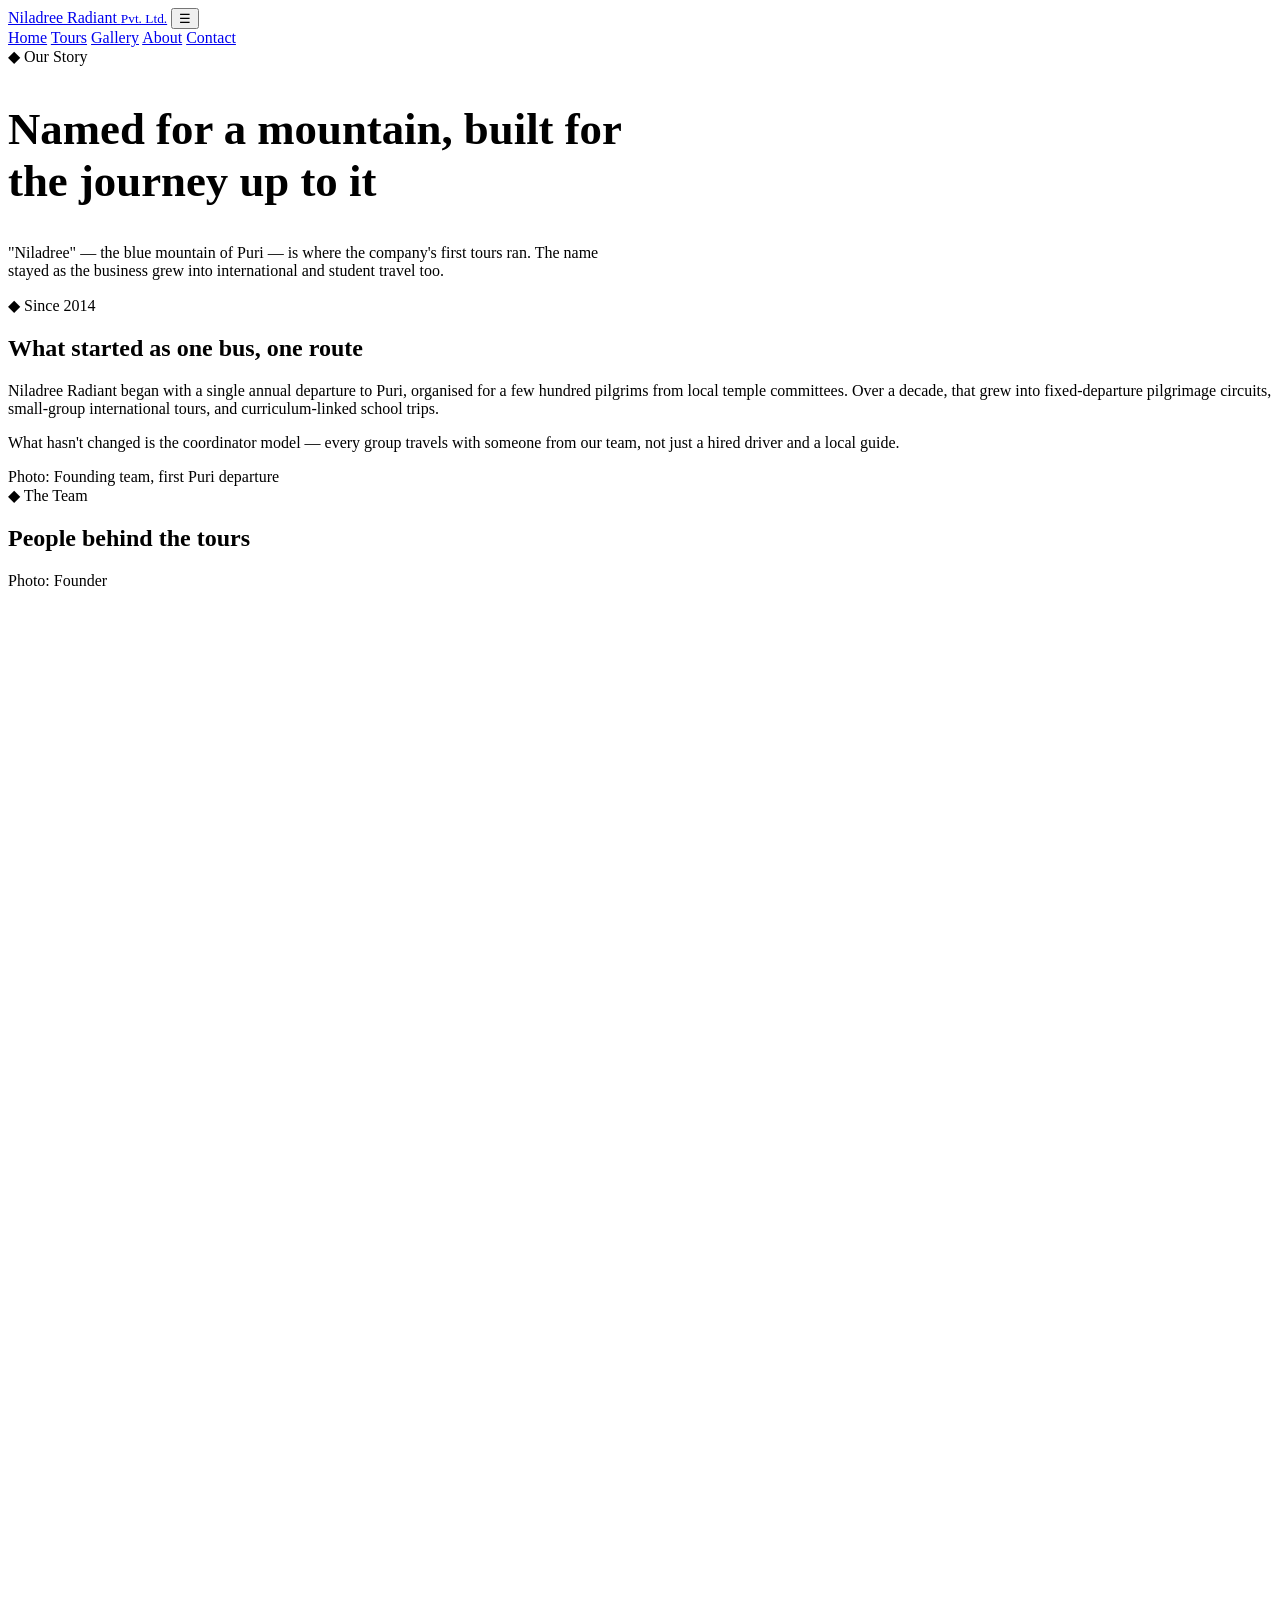
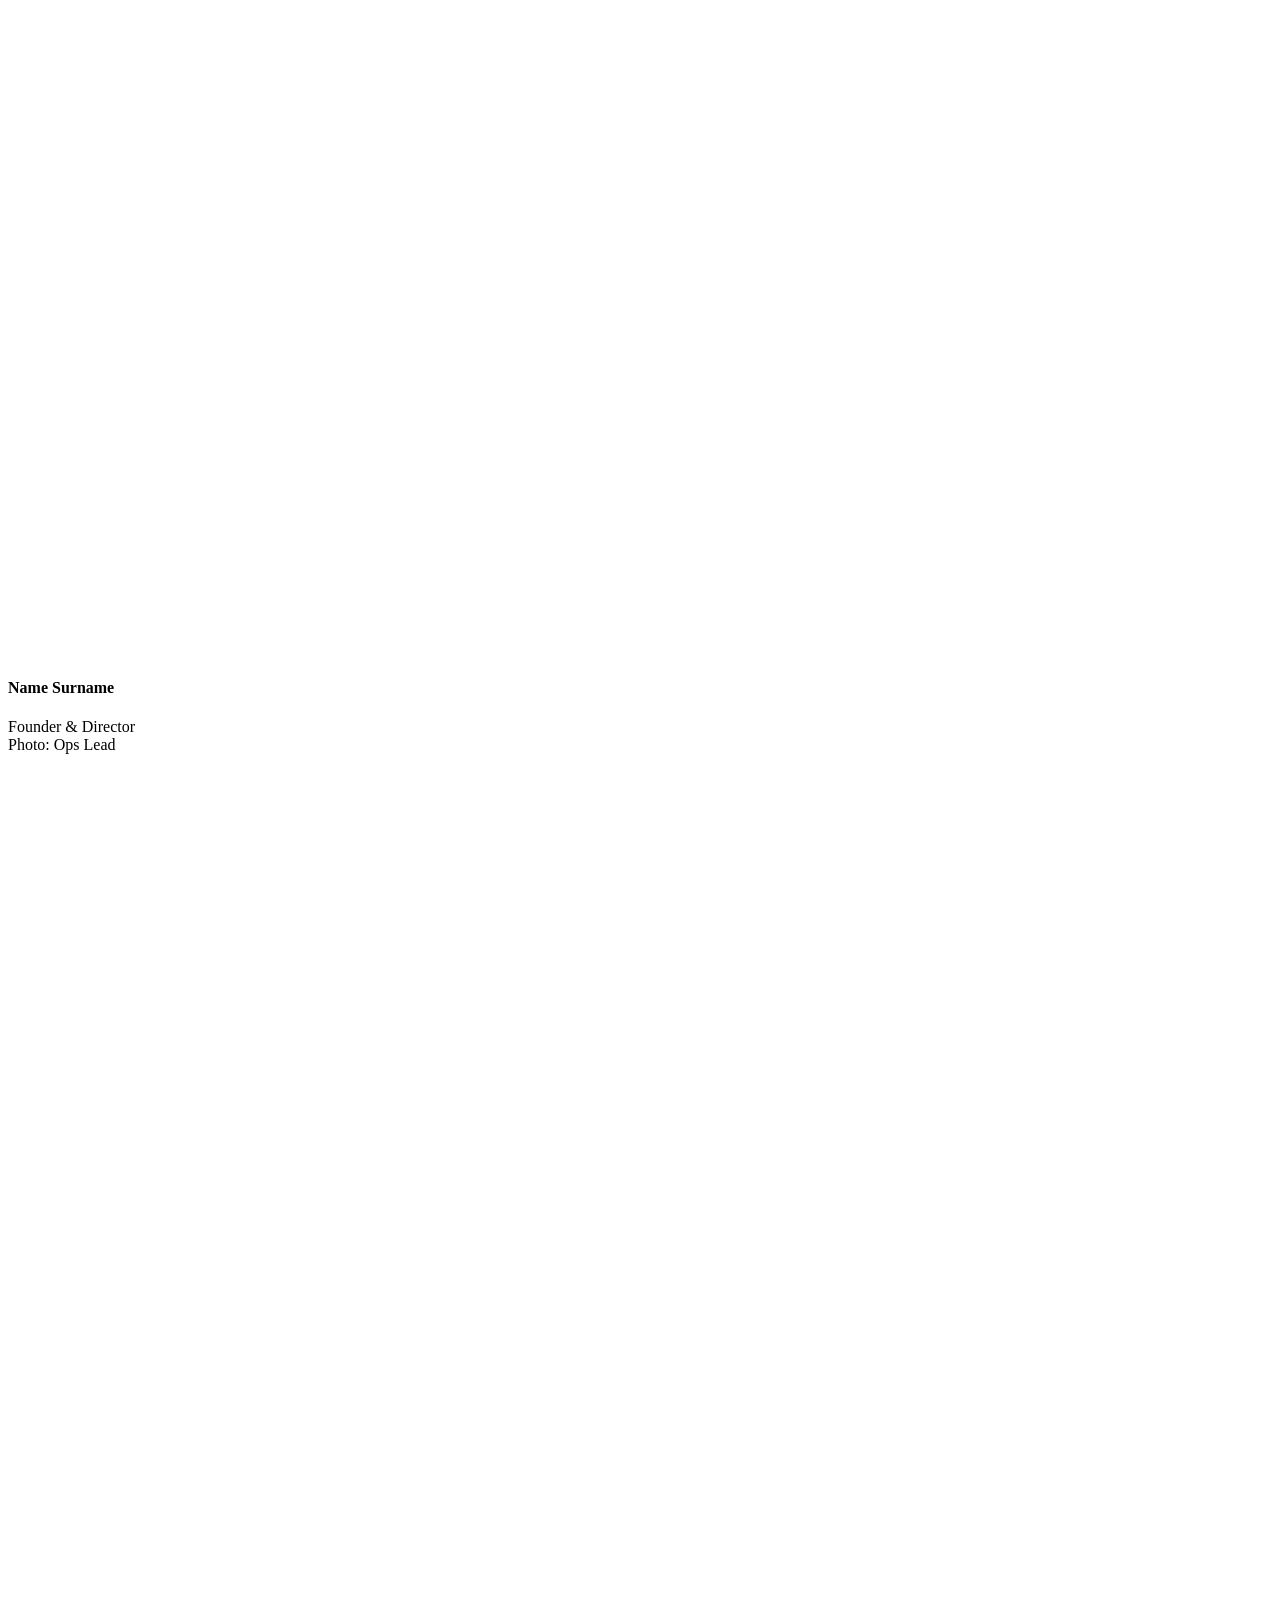
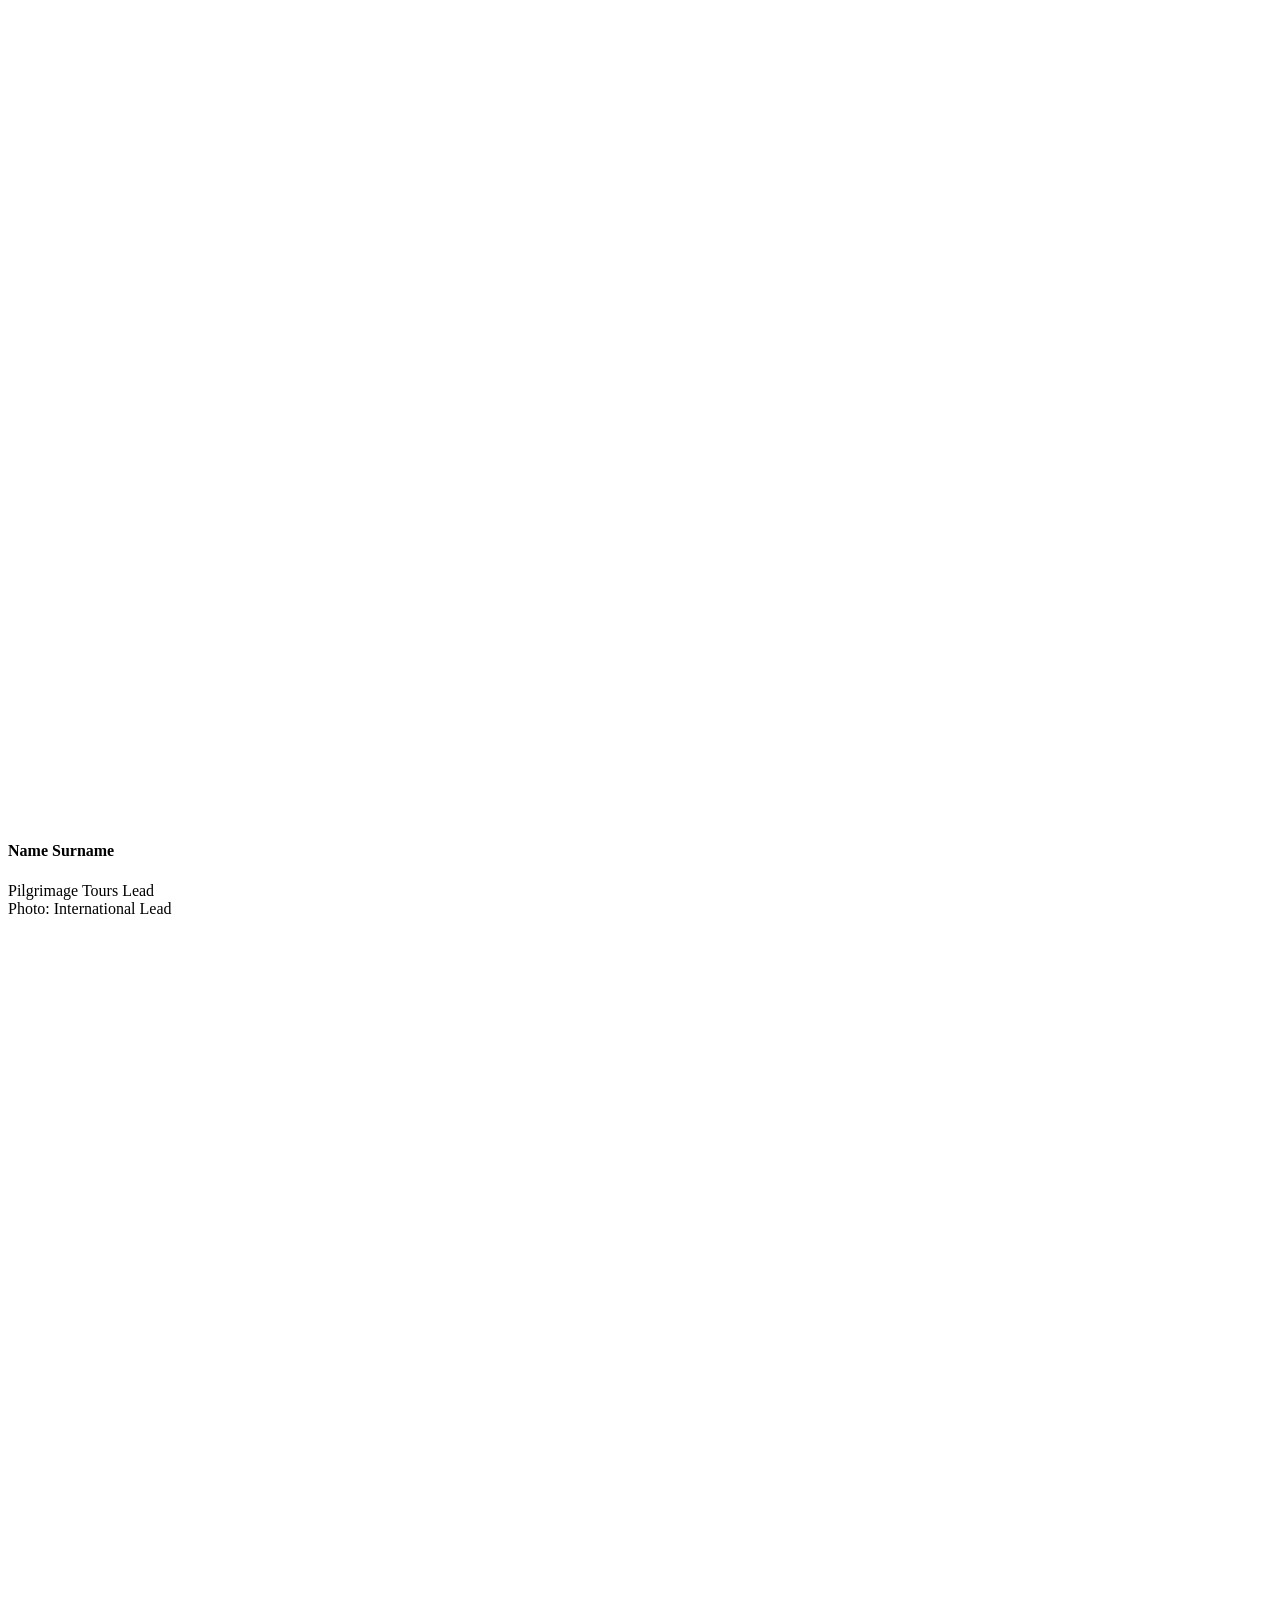
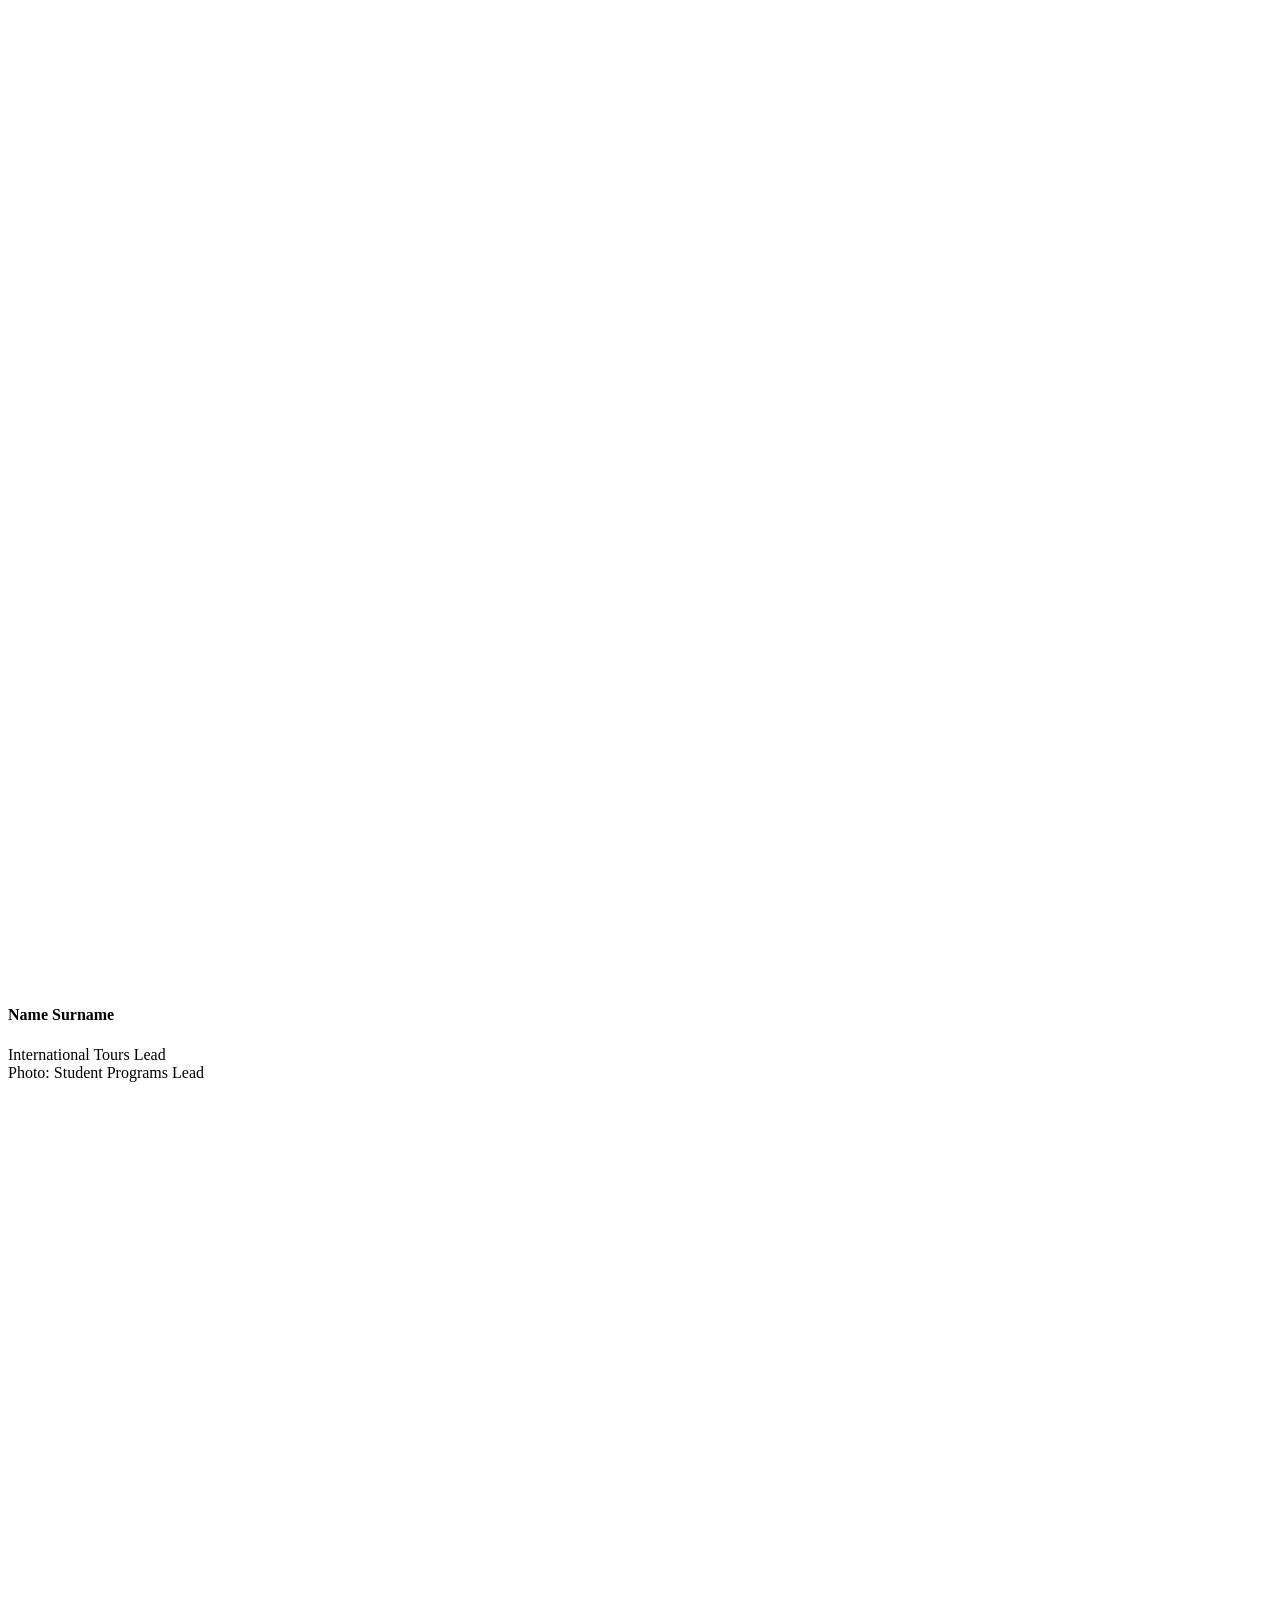
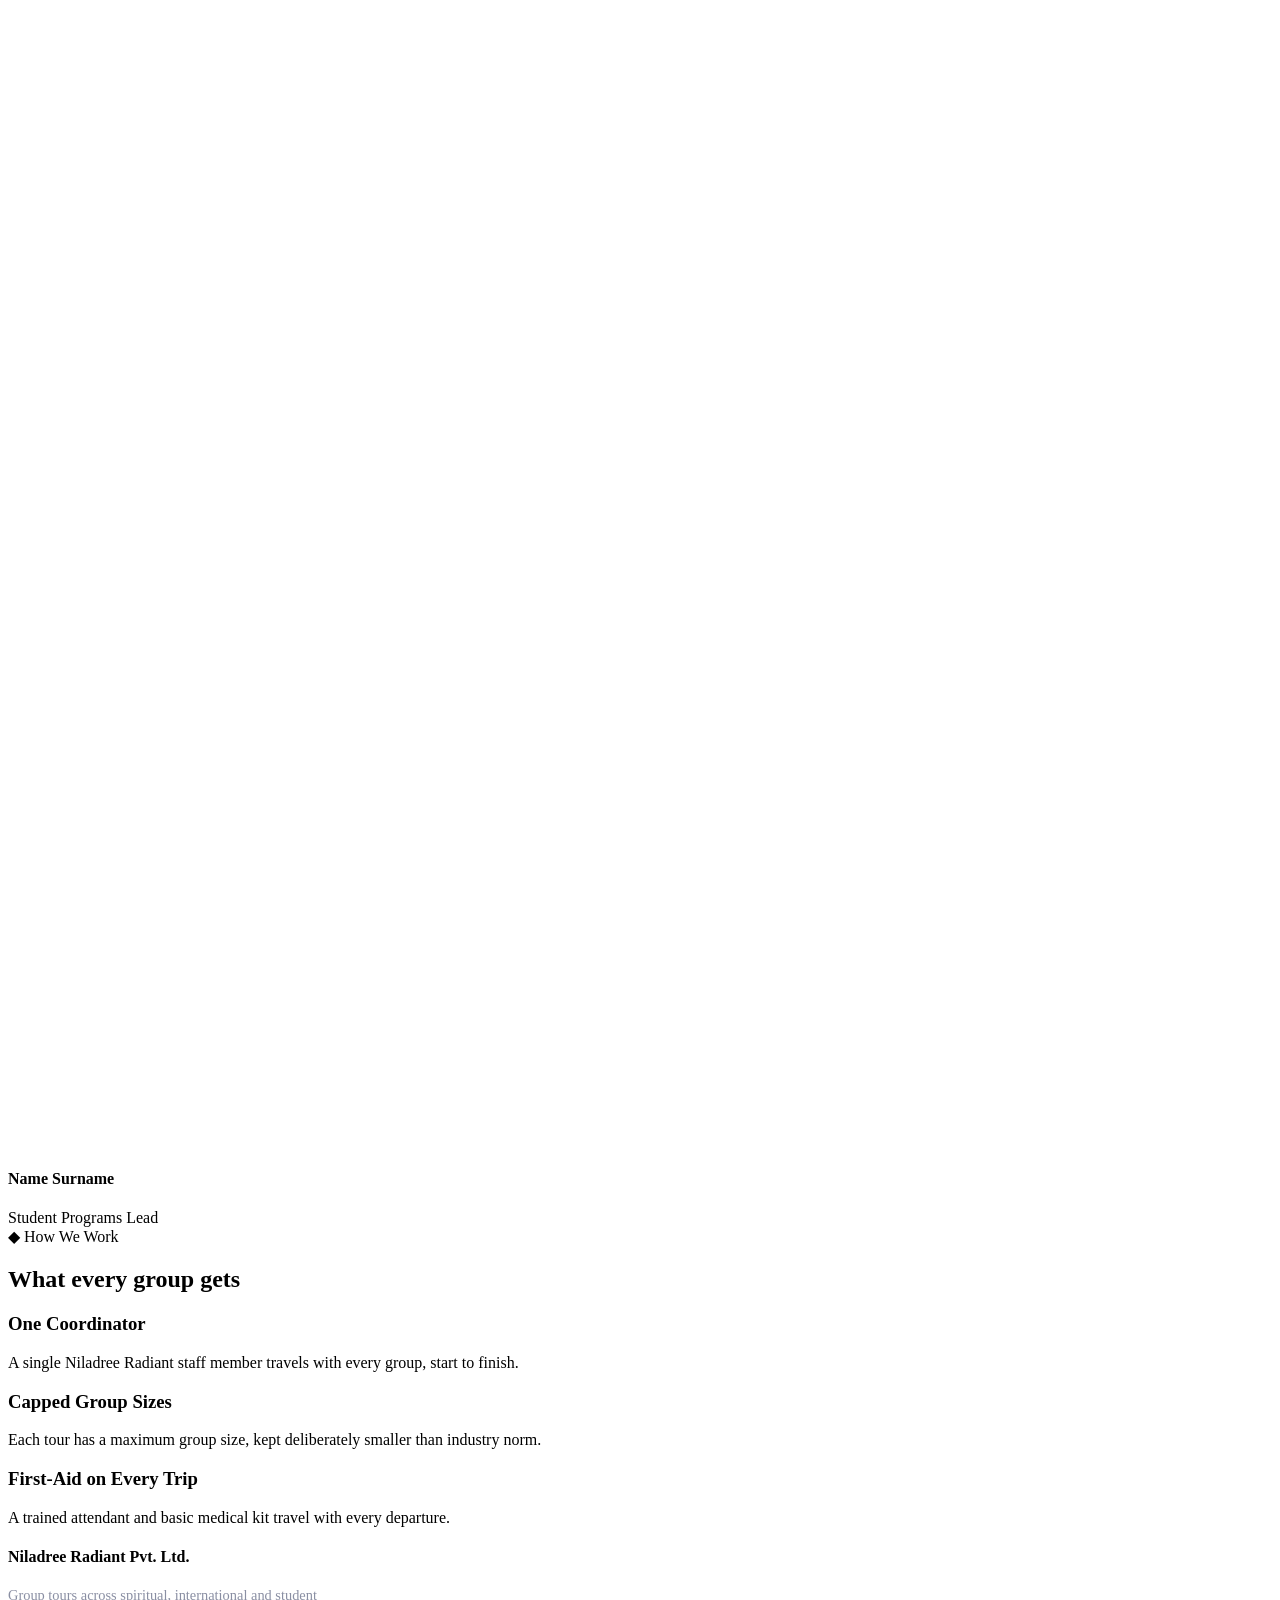
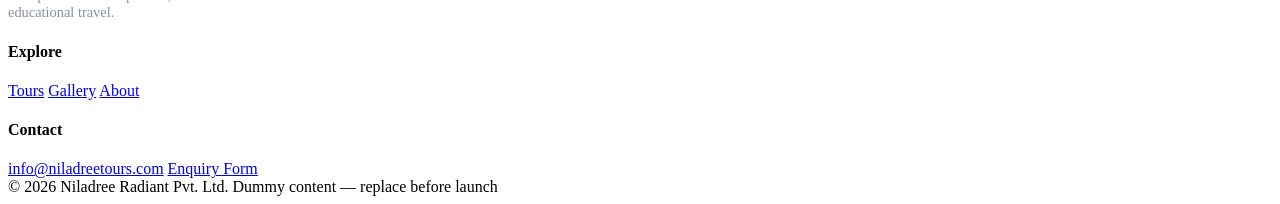
==== about.html @ 83892bda "Add files via upload" ====
<!DOCTYPE html>
<html lang="en">
<head>
<meta charset="UTF-8">
<meta name="viewport" content="width=device-width, initial-scale=1.0">
<title>About — Niladree Radiant</title>
<link rel="stylesheet" href="css/styles.css">
</head>
<body>

<header class="site-header">
  <div class="nav-inner">
    <a class="brand" href="index.html">Niladree Radiant <small>Pvt. Ltd.</small></a>
    <button class="nav-toggle" aria-label="Toggle menu">☰</button>
    <nav class="main-nav">
      <a href="index.html">Home</a>
      <a href="tours.html">Tours</a>
      <a href="gallery.html">Gallery</a>
      <a href="about.html" class="active">About</a>
      <a href="contact.html">Contact</a>
    </nav>
  </div>
</header>

<section style="padding-bottom:0;">
  <div class="container">
    <span class="eyebrow">◆ Our Story</span>
    <h1 style="font-size:clamp(2rem,4vw,2.8rem); max-width:680px;">Named for a mountain, built for the journey up to it</h1>
    <p style="max-width:600px;">"Niladree" — the blue mountain of Puri — is where the company's first tours ran. The name stayed as the business grew into international and student travel too.</p>
  </div>
</section>

<section>
  <div class="container two-col">
    <div>
      <span class="eyebrow">◆ Since 2014</span>
      <h2>What started as one bus, one route</h2>
      <p>Niladree Radiant began with a single annual departure to Puri, organised for a few hundred pilgrims from local temple committees. Over a decade, that grew into fixed-departure pilgrimage circuits, small-group international tours, and curriculum-linked school trips.</p>
      <p>What hasn't changed is the coordinator model — every group travels with someone from our team, not just a hired driver and a local guide.</p>
    </div>
    <div>
      <div class="ph-image tag-mixed" style="border-radius:2px;"><span>Photo: Founding team, first Puri departure</span></div>
    </div>
  </div>
</section>

<section class="bg-sand-deep">
  <div class="container">
    <div class="section-head left">
      <span class="eyebrow">◆ The Team</span>
      <h2>People behind the tours</h2>
    </div>
    <div class="team-grid">
      <div class="team-card">
        <div class="ph-image tag-mixed" style="aspect-ratio:3/4;"><span>Photo: Founder</span></div>
        <h4>Name Surname</h4>
        <div class="team-role">Founder & Director</div>
      </div>
      <div class="team-card">
        <div class="ph-image tag-spiritual" style="aspect-ratio:3/4;"><span>Photo: Ops Lead</span></div>
        <h4>Name Surname</h4>
        <div class="team-role">Pilgrimage Tours Lead</div>
      </div>
      <div class="team-card">
        <div class="ph-image tag-international" style="aspect-ratio:3/4;"><span>Photo: International Lead</span></div>
        <h4>Name Surname</h4>
        <div class="team-role">International Tours Lead</div>
      </div>
      <div class="team-card">
        <div class="ph-image tag-student" style="aspect-ratio:3/4;"><span>Photo: Student Programs Lead</span></div>
        <h4>Name Surname</h4>
        <div class="team-role">Student Programs Lead</div>
      </div>
    </div>
  </div>
</section>

<section>
  <div class="container">
    <div class="section-head">
      <span class="eyebrow">◆ How We Work</span>
      <h2>What every group gets</h2>
    </div>
    <div class="grid-3">
      <div class="card">
        <div class="card-body">
          <h3>One Coordinator</h3>
          <p>A single Niladree Radiant staff member travels with every group, start to finish.</p>
        </div>
      </div>
      <div class="card">
        <div class="card-body">
          <h3>Capped Group Sizes</h3>
          <p>Each tour has a maximum group size, kept deliberately smaller than industry norm.</p>
        </div>
      </div>
      <div class="card">
        <div class="card-body">
          <h3>First-Aid on Every Trip</h3>
          <p>A trained attendant and basic medical kit travel with every departure.</p>
        </div>
      </div>
    </div>
  </div>
</section>

<footer class="site-footer">
  <div class="container">
    <div class="footer-grid">
      <div>
        <h4>Niladree Radiant Pvt. Ltd.</h4>
        <p style="color:#8A8FA3; font-size:0.9rem; max-width:320px;">Group tours across spiritual, international and student educational travel.</p>
      </div>
      <div>
        <h4>Explore</h4>
        <a href="tours.html">Tours</a>
        <a href="gallery.html">Gallery</a>
        <a href="about.html">About</a>
      </div>
      <div>
        <h4>Contact</h4>
        <a href="mailto:info@niladreetours.com">info@niladreetours.com</a>
        <a href="contact.html">Enquiry Form</a>
      </div>
    </div>
    <div class="footer-bottom">
      <span>© 2026 Niladree Radiant Pvt. Ltd.</span>
      <span>Dummy content — replace before launch</span>
    </div>
  </div>
</footer>

<script src="js/main.js"></script>
</body>
</html>
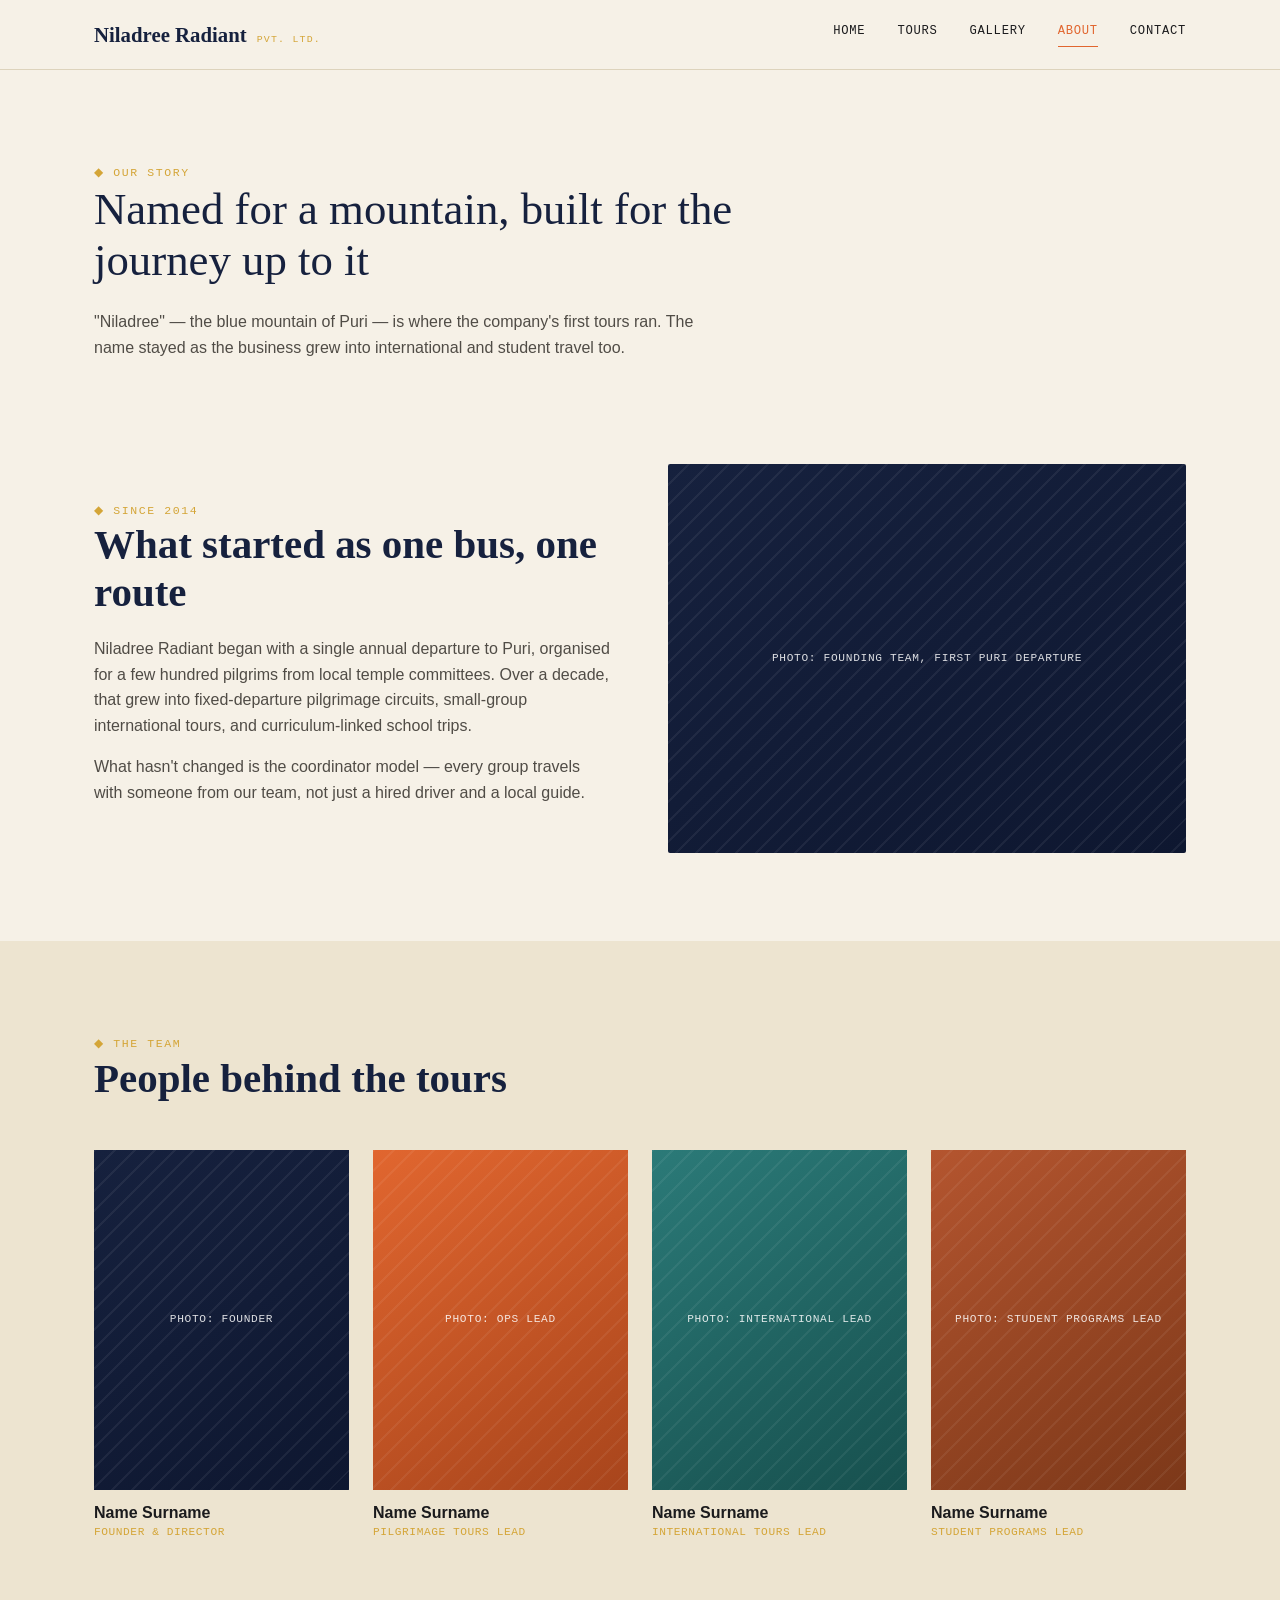
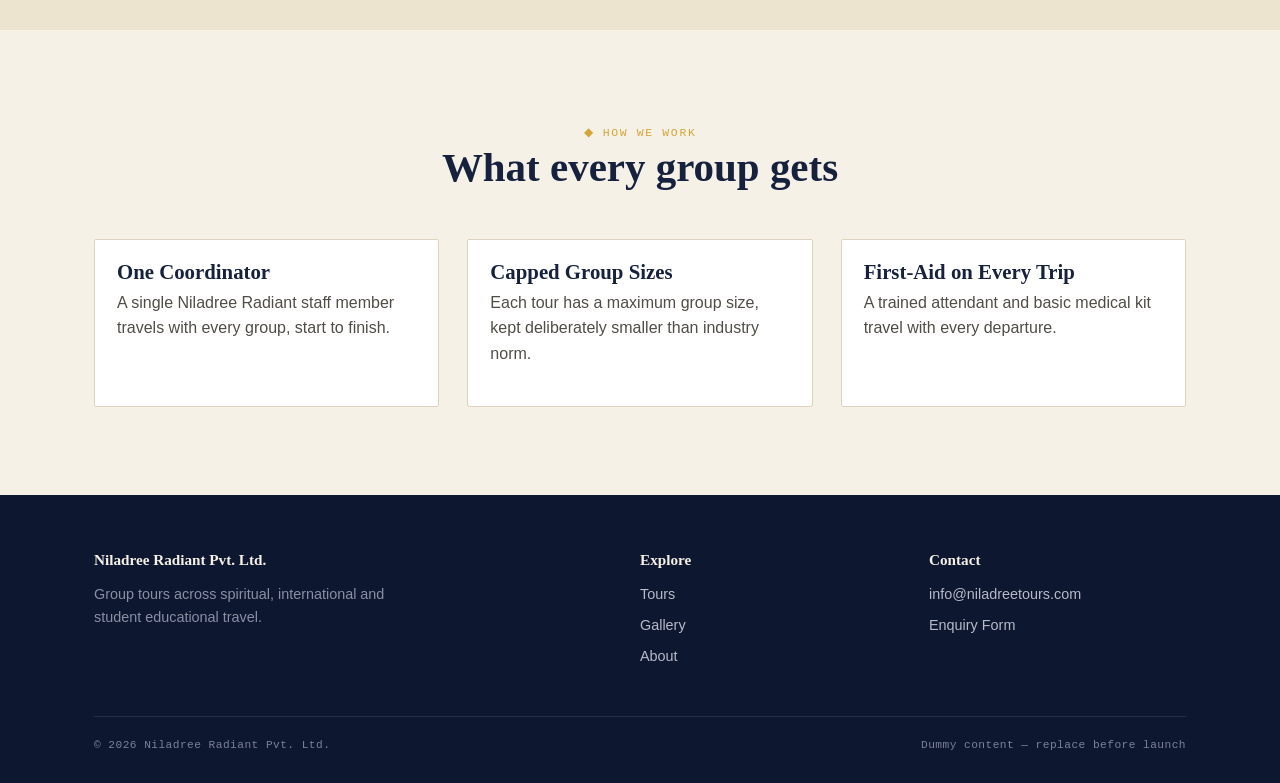
==== commit b3d2643a: "Add files via upload" ====
--- a/about.html
+++ b/about.html
@@ -4,7 +4,7 @@
 <meta charset="UTF-8">
 <meta name="viewport" content="width=device-width, initial-scale=1.0">
 <title>About — Niladree Radiant</title>
-<link rel="stylesheet" href="css/styles.css">
+<link rel="stylesheet" href="styles.css">
 </head>
 <body>
 
@@ -130,6 +130,6 @@
   </div>
 </footer>
 
-<script src="js/main.js"></script>
+<script src="main.js"></script>
 </body>
 </html>
--- a/styles.css
+++ b/styles.css
@@ -0,0 +1,518 @@
+/* ============================================================
+   NILADREE RADIANT — Design Tokens
+   Palette: Nilambar (indigo night sky) → Radiant Gold (dawn)
+   Signature: horizon-line motif (sun rising over Nilachala / "blue mountain")
+   ============================================================ */
+
+@import url('https://fonts.googleapis.com/css2?family=Fraunces:opsz,wght@9..144,400;9..144,500;9..144,600;9..144,700&family=Work+Sans:wght@400;500;600;700&family=IBM+Plex+Mono:wght@500&display=swap');
+
+:root {
+  /* Color */
+  --nilambar:      #16213E;   /* deep indigo — night sky over the mountain */
+  --nilambar-deep:  #0E1730;
+  --gold:           #D4A537;  /* radiant — the dawn */
+  --gold-soft:      #E8C971;
+  --marigold:       #E1662F;  /* spiritual tours */
+  --teal:           #2B7A78;  /* international tours */
+  --clay:           #B4552F;  /* student/educational tours */
+  --sand:           #F6F1E7;  /* warm paper background */
+  --sand-deep:      #EDE4D0;
+  --ink:            #1B1B1D;
+  --ink-soft:       #504C46;
+  --line:           #DDD3BC;
+
+  /* Type */
+  --f-display: 'Fraunces', Georgia, serif;
+  --f-body: 'Work Sans', -apple-system, sans-serif;
+  --f-mono: 'IBM Plex Mono', monospace;
+
+  --radius: 2px;
+}
+
+* { box-sizing: border-box; }
+html { scroll-behavior: smooth; }
+
+body {
+  margin: 0;
+  font-family: var(--f-body);
+  background: var(--sand);
+  color: var(--ink);
+  line-height: 1.6;
+  -webkit-font-smoothing: antialiased;
+}
+
+img { max-width: 100%; display: block; }
+a { color: inherit; text-decoration: none; }
+
+h1, h2, h3, h4 {
+  font-family: var(--f-display);
+  font-weight: 600;
+  line-height: 1.15;
+  margin: 0 0 0.5em;
+  color: var(--nilambar);
+}
+
+h1 { font-size: clamp(2.4rem, 5vw, 4.2rem); font-weight: 500; }
+h2 { font-size: clamp(1.8rem, 3.2vw, 2.6rem); }
+h3 { font-size: 1.3rem; }
+
+p { margin: 0 0 1em; color: var(--ink-soft); }
+
+.eyebrow {
+  font-family: var(--f-mono);
+  font-size: 0.72rem;
+  letter-spacing: 0.14em;
+  text-transform: uppercase;
+  color: var(--gold);
+  display: inline-flex;
+  align-items: center;
+  gap: 0.5em;
+}
+
+.container {
+  max-width: 1140px;
+  margin: 0 auto;
+  padding: 0 24px;
+}
+
+section { padding: 88px 0; }
+
+/* ---------- Buttons ---------- */
+.btn {
+  display: inline-block;
+  font-family: var(--f-mono);
+  font-size: 0.78rem;
+  letter-spacing: 0.06em;
+  text-transform: uppercase;
+  padding: 14px 28px;
+  border: 1px solid var(--nilambar);
+  border-radius: var(--radius);
+  cursor: pointer;
+  background: transparent;
+  color: var(--nilambar);
+  transition: background 0.25s ease, color 0.25s ease, border-color 0.25s ease;
+}
+.btn:hover { background: var(--nilambar); color: var(--sand); }
+
+.btn-solid {
+  background: var(--nilambar);
+  color: var(--sand);
+}
+.btn-solid:hover { background: var(--gold); border-color: var(--gold); color: var(--nilambar-deep); }
+
+.btn-gold {
+  background: var(--gold);
+  border-color: var(--gold);
+  color: var(--nilambar-deep);
+}
+.btn-gold:hover { background: var(--gold-soft); border-color: var(--gold-soft); }
+
+/* ---------- Nav ---------- */
+header.site-header {
+  position: sticky;
+  top: 0;
+  z-index: 100;
+  background: var(--sand);
+  border-bottom: 1px solid var(--line);
+}
+.nav-inner {
+  max-width: 1140px;
+  margin: 0 auto;
+  padding: 18px 24px;
+  display: flex;
+  align-items: center;
+  justify-content: space-between;
+}
+.brand {
+  display: flex;
+  align-items: baseline;
+  gap: 10px;
+  font-family: var(--f-display);
+  font-size: 1.3rem;
+  color: var(--nilambar);
+  font-weight: 600;
+}
+.brand small {
+  font-family: var(--f-mono);
+  font-size: 0.62rem;
+  letter-spacing: 0.12em;
+  color: var(--gold);
+  font-weight: 500;
+  text-transform: uppercase;
+}
+nav.main-nav { display: flex; gap: 32px; }
+nav.main-nav a {
+  font-family: var(--f-mono);
+  font-size: 0.76rem;
+  letter-spacing: 0.06em;
+  text-transform: uppercase;
+  color: var(--ink);
+  padding-bottom: 4px;
+  border-bottom: 1px solid transparent;
+  transition: border-color 0.2s, color 0.2s;
+}
+nav.main-nav a:hover, nav.main-nav a.active {
+  color: var(--marigold);
+  border-color: var(--marigold);
+}
+.nav-toggle { display: none; background: none; border: none; cursor: pointer; }
+
+@media (max-width: 760px) {
+  nav.main-nav {
+    position: absolute;
+    top: 100%; left: 0; right: 0;
+    background: var(--sand);
+    flex-direction: column;
+    gap: 0;
+    border-bottom: 1px solid var(--line);
+    display: none;
+  }
+  nav.main-nav.open { display: flex; }
+  nav.main-nav a { padding: 16px 24px; border-bottom: 1px solid var(--line); }
+  .nav-toggle { display: block; }
+}
+
+/* ---------- Horizon motif (signature element) ---------- */
+.horizon {
+  width: 100%;
+  height: auto;
+  display: block;
+}
+.horizon-divider {
+  padding: 6px 0;
+  background: var(--sand);
+}
+
+/* ---------- Hero ---------- */
+.hero {
+  position: relative;
+  background: linear-gradient(180deg, var(--nilambar-deep) 0%, var(--nilambar) 62%, var(--nilambar) 100%);
+  color: var(--sand);
+  overflow: hidden;
+  padding: 0;
+}
+.hero-inner {
+  max-width: 1140px;
+  margin: 0 auto;
+  padding: 120px 24px 0;
+  position: relative;
+  z-index: 2;
+}
+.hero h1 { color: var(--sand); max-width: 760px; }
+.hero p.lead { color: #C9CBDA; max-width: 520px; font-size: 1.05rem; }
+.hero-cta { display: flex; gap: 16px; margin-top: 28px; flex-wrap: wrap; }
+
+.hero-scene { position: relative; height: 220px; margin-top: 40px; }
+.sun {
+  position: absolute;
+  left: 50%;
+  bottom: -60px;
+  transform: translateX(-50%);
+  width: 220px; height: 220px;
+  border-radius: 50%;
+  background: radial-gradient(circle at 50% 45%, var(--gold-soft), var(--gold) 60%, transparent 72%);
+  opacity: 0;
+  animation: rise 1.6s ease-out 0.2s forwards;
+}
+@keyframes rise {
+  from { opacity: 0; transform: translateX(-50%) translateY(30px); }
+  to   { opacity: 0.9; transform: translateX(-50%) translateY(0); }
+}
+.mountains {
+  position: absolute;
+  bottom: 0; left: 0; right: 0;
+  width: 100%;
+}
+
+@media (prefers-reduced-motion: reduce) {
+  .sun { animation: none; opacity: 0.9; }
+}
+
+/* ---------- Section headers ---------- */
+.section-head {
+  max-width: 620px;
+  margin: 0 auto 48px;
+  text-align: center;
+}
+.section-head.left { margin: 0 0 48px; text-align: left; }
+
+/* ---------- Cards grid ---------- */
+.grid-3 {
+  display: grid;
+  grid-template-columns: repeat(3, 1fr);
+  gap: 28px;
+}
+@media (max-width: 900px) { .grid-3 { grid-template-columns: 1fr; } }
+
+.card {
+  background: #fff;
+  border: 1px solid var(--line);
+  border-radius: var(--radius);
+  overflow: hidden;
+  transition: transform 0.25s ease, box-shadow 0.25s ease;
+}
+.card:hover { transform: translateY(-4px); box-shadow: 0 16px 32px rgba(22,33,62,0.1); }
+
+.ph-image {
+  aspect-ratio: 4/3;
+  display: flex;
+  align-items: center;
+  justify-content: center;
+  color: rgba(255,255,255,0.85);
+  font-family: var(--f-mono);
+  font-size: 0.7rem;
+  letter-spacing: 0.06em;
+  text-align: center;
+  padding: 16px;
+  text-transform: uppercase;
+  position: relative;
+}
+.ph-image span { position: relative; z-index: 2; }
+.ph-image::after {
+  content: '';
+  position: absolute; inset: 0;
+  background: repeating-linear-gradient(135deg, rgba(255,255,255,0.06) 0 2px, transparent 2px 14px);
+}
+
+.tag-spiritual { background: linear-gradient(150deg, var(--marigold), #a8451c); }
+.tag-international { background: linear-gradient(150deg, var(--teal), #17504e); }
+.tag-student { background: linear-gradient(150deg, var(--clay), #7c3819); }
+.tag-mixed { background: linear-gradient(150deg, var(--nilambar), var(--nilambar-deep)); }
+
+.card-body { padding: 20px 22px 24px; }
+.card-body h3 { margin-bottom: 6px; }
+.card-meta {
+  font-family: var(--f-mono);
+  font-size: 0.7rem;
+  letter-spacing: 0.05em;
+  text-transform: uppercase;
+  color: var(--ink-soft);
+  display: flex;
+  gap: 14px;
+  margin-bottom: 10px;
+}
+.card-price {
+  font-family: var(--f-mono);
+  font-size: 0.85rem;
+  color: var(--nilambar);
+  margin-top: 12px;
+}
+
+/* ---------- Tabs (Tours page) ---------- */
+.tab-bar {
+  display: flex;
+  gap: 4px;
+  border-bottom: 1px solid var(--line);
+  margin-bottom: 40px;
+  flex-wrap: wrap;
+}
+.tab-btn {
+  font-family: var(--f-mono);
+  font-size: 0.78rem;
+  letter-spacing: 0.06em;
+  text-transform: uppercase;
+  padding: 14px 22px;
+  background: none;
+  border: none;
+  border-bottom: 2px solid transparent;
+  cursor: pointer;
+  color: var(--ink-soft);
+  transition: color 0.2s, border-color 0.2s;
+}
+.tab-btn.active { color: var(--nilambar); border-color: var(--gold); }
+.tab-panel { display: none; animation: fadein 0.35s ease; }
+.tab-panel.active { display: block; }
+@keyframes fadein { from { opacity: 0; } to { opacity: 1; } }
+
+/* ---------- Footer ---------- */
+footer.site-footer {
+  background: var(--nilambar-deep);
+  color: #B7BAC9;
+  padding: 56px 0 28px;
+}
+.footer-grid {
+  display: grid;
+  grid-template-columns: 2fr 1fr 1fr;
+  gap: 32px;
+  margin-bottom: 40px;
+}
+@media (max-width: 700px) { .footer-grid { grid-template-columns: 1fr; } }
+footer h4 { color: var(--sand); font-size: 0.95rem; margin-bottom: 14px; }
+footer a { color: #B7BAC9; display: block; margin-bottom: 8px; font-size: 0.9rem; }
+footer a:hover { color: var(--gold); }
+.footer-bottom {
+  border-top: 1px solid rgba(255,255,255,0.1);
+  padding-top: 20px;
+  font-family: var(--f-mono);
+  font-size: 0.7rem;
+  letter-spacing: 0.04em;
+  color: #7C8199;
+  display: flex;
+  justify-content: space-between;
+  flex-wrap: wrap;
+  gap: 8px;
+}
+
+/* ---------- Forms ---------- */
+.field { margin-bottom: 18px; }
+.field label {
+  display: block;
+  font-family: var(--f-mono);
+  font-size: 0.72rem;
+  letter-spacing: 0.06em;
+  text-transform: uppercase;
+  color: var(--ink-soft);
+  margin-bottom: 6px;
+}
+.field input, .field select, .field textarea {
+  width: 100%;
+  padding: 12px 14px;
+  border: 1px solid var(--line);
+  border-radius: var(--radius);
+  background: #fff;
+  font-family: var(--f-body);
+  font-size: 0.95rem;
+  color: var(--ink);
+}
+.field input:focus, .field select:focus, .field textarea:focus {
+  outline: 2px solid var(--gold);
+  outline-offset: 1px;
+  border-color: var(--gold);
+}
+.form-note { font-size: 0.82rem; color: var(--ink-soft); }
+.form-status { font-family: var(--f-mono); font-size: 0.8rem; margin-top: 12px; }
+.form-status.ok { color: var(--teal); }
+.form-status.err { color: var(--clay); }
+
+/* ---------- Itinerary gate ---------- */
+.gate-wrap { position: relative; }
+.gate-content {
+  transition: filter 0.6s ease;
+}
+.gate-content.locked {
+  filter: blur(9px);
+  user-select: none;
+  pointer-events: none;
+}
+.gate-overlay {
+  position: absolute;
+  inset: 0;
+  display: flex;
+  align-items: center;
+  justify-content: center;
+  padding: 24px;
+  z-index: 5;
+}
+.gate-card {
+  background: #fff;
+  border: 1px solid var(--line);
+  border-radius: var(--radius);
+  padding: 36px 32px;
+  max-width: 420px;
+  width: 100%;
+  box-shadow: 0 24px 60px rgba(22,33,62,0.22);
+}
+.gate-card h3 { margin-bottom: 6px; }
+.gate-card p { font-size: 0.9rem; }
+
+.reveal-line {
+  height: 2px;
+  width: 0%;
+  background: linear-gradient(90deg, var(--gold), var(--marigold));
+  transition: width 0.9s ease;
+  margin-bottom: 18px;
+}
+.reveal-line.done { width: 100%; }
+
+/* ---------- Itinerary day list ---------- */
+.day {
+  display: grid;
+  grid-template-columns: 90px 1fr;
+  gap: 20px;
+  padding: 22px 0;
+  border-top: 1px solid var(--line);
+}
+.day:first-child { border-top: none; }
+.day-num {
+  font-family: var(--f-mono);
+  font-size: 0.75rem;
+  letter-spacing: 0.06em;
+  color: var(--gold);
+  text-transform: uppercase;
+}
+.day-num strong {
+  display: block;
+  font-family: var(--f-display);
+  font-size: 1.6rem;
+  color: var(--nilambar);
+  font-weight: 600;
+}
+
+.include-list { list-style: none; padding: 0; margin: 0; display: grid; grid-template-columns: 1fr 1fr; gap: 8px 20px; }
+.include-list li { font-size: 0.9rem; padding-left: 18px; position: relative; }
+.include-list li::before { content: '—'; position: absolute; left: 0; color: var(--gold); }
+
+/* ---------- Misc ---------- */
+.badge {
+  display: inline-block;
+  font-family: var(--f-mono);
+  font-size: 0.68rem;
+  letter-spacing: 0.06em;
+  text-transform: uppercase;
+  padding: 5px 10px;
+  border-radius: var(--radius);
+  color: #fff;
+}
+.two-col {
+  display: grid;
+  grid-template-columns: 1fr 1fr;
+  gap: 56px;
+  align-items: center;
+}
+@media (max-width: 800px) { .two-col { grid-template-columns: 1fr; gap: 32px; } }
+
+.gallery-grid {
+  columns: 3 220px;
+  column-gap: 20px;
+}
+.gallery-grid figure {
+  break-inside: avoid;
+  margin: 0 0 20px;
+}
+.gallery-grid figcaption {
+  font-family: var(--f-mono);
+  font-size: 0.7rem;
+  color: var(--ink-soft);
+  padding-top: 6px;
+}
+@media (max-width: 700px) { .gallery-grid { columns: 1 100%; } }
+
+.team-grid {
+  display: grid;
+  grid-template-columns: repeat(4, 1fr);
+  gap: 24px;
+}
+@media (max-width: 800px) { .team-grid { grid-template-columns: repeat(2, 1fr); } }
+.team-card h4 { margin: 14px 0 2px; font-family: var(--f-body); font-weight: 600; font-size: 1rem; color: var(--ink); }
+.team-role { font-family: var(--f-mono); font-size: 0.7rem; text-transform: uppercase; letter-spacing: 0.05em; color: var(--gold); }
+
+.stats-strip {
+  display: flex;
+  justify-content: space-between;
+  flex-wrap: wrap;
+  gap: 24px;
+  border-top: 1px solid rgba(255,255,255,0.15);
+  border-bottom: 1px solid rgba(255,255,255,0.15);
+  padding: 32px 0;
+  margin-top: 56px;
+}
+.stat { font-family: var(--f-mono); color: var(--sand); }
+.stat strong { display: block; font-family: var(--f-display); font-size: 2.2rem; color: var(--gold); font-weight: 600; }
+.stat span { font-size: 0.7rem; letter-spacing: 0.06em; text-transform: uppercase; color: #C9CBDA; }
+
+.bg-nilambar { background: var(--nilambar); color: var(--sand); }
+.bg-nilambar h2 { color: var(--sand); }
+.bg-nilambar p { color: #C9CBDA; }
+.bg-sand-deep { background: var(--sand-deep); }
+
+:focus-visible { outline: 2px solid var(--gold); outline-offset: 2px; }
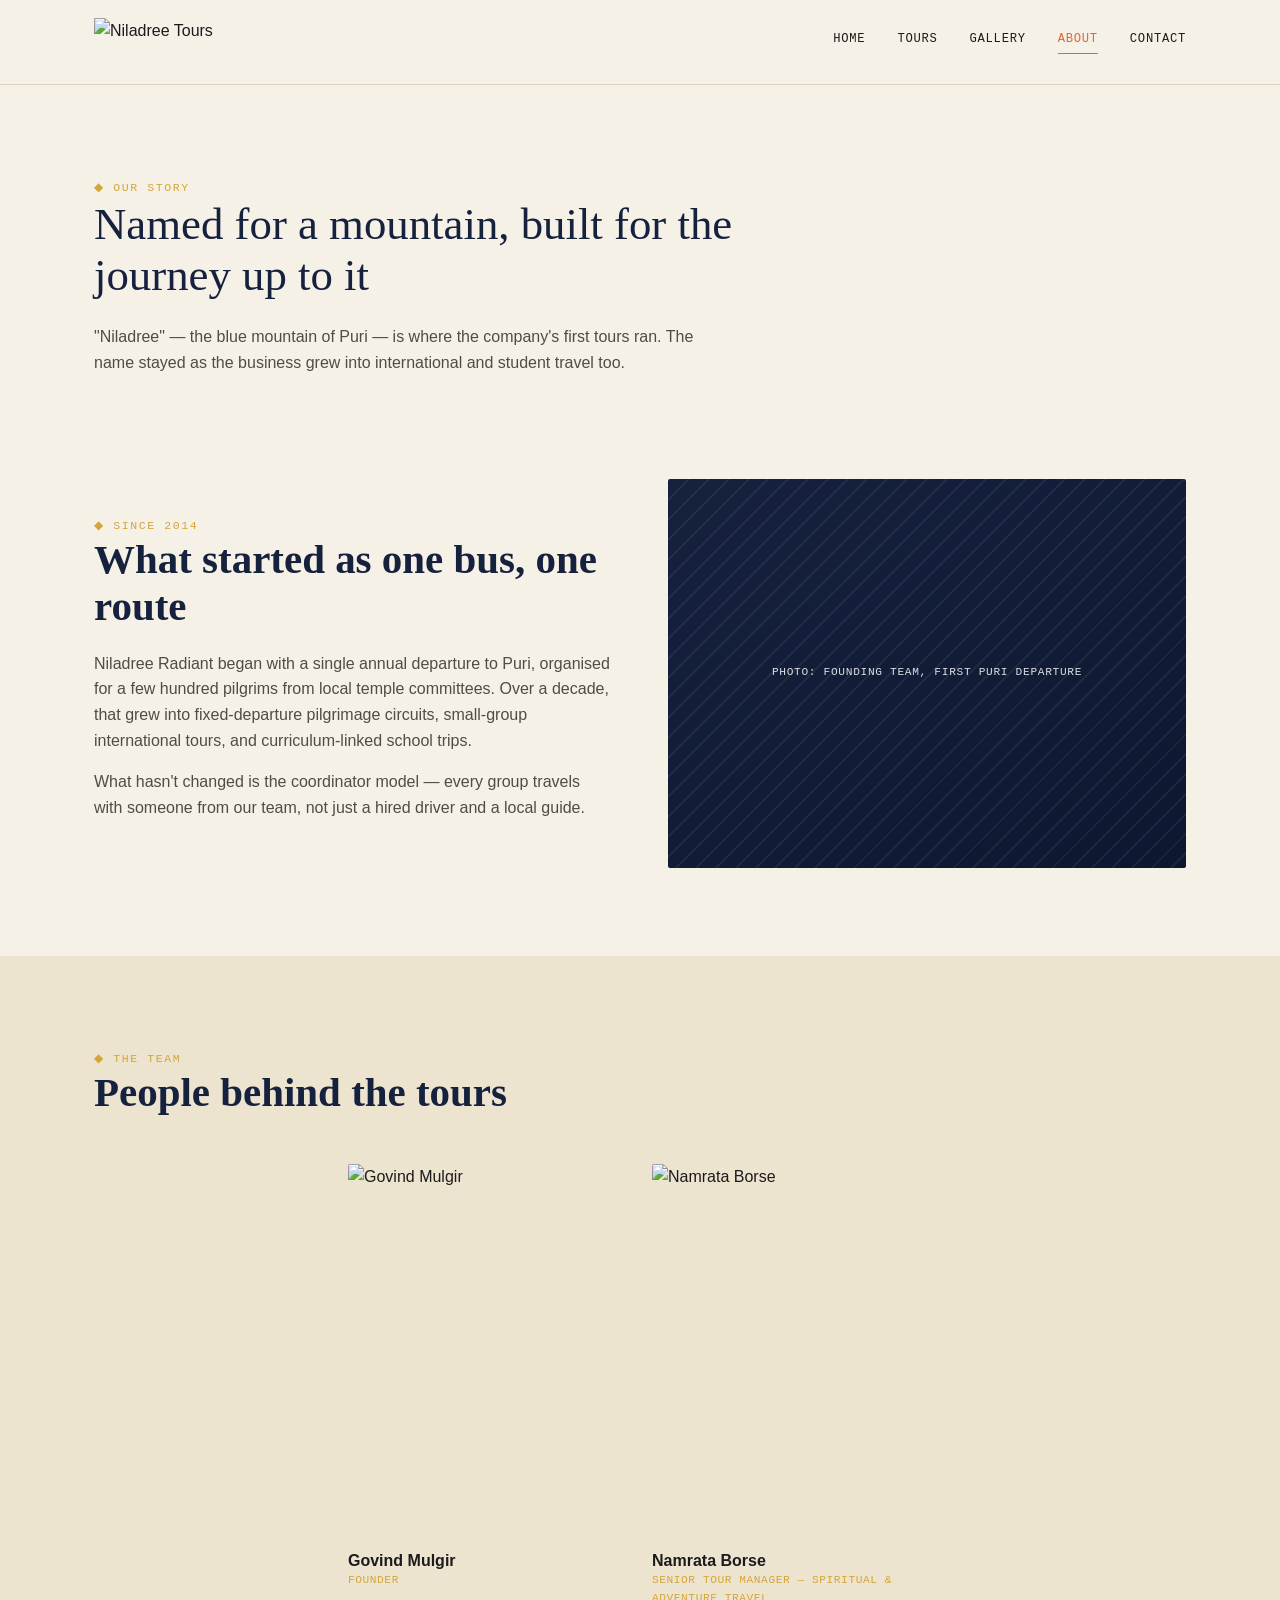
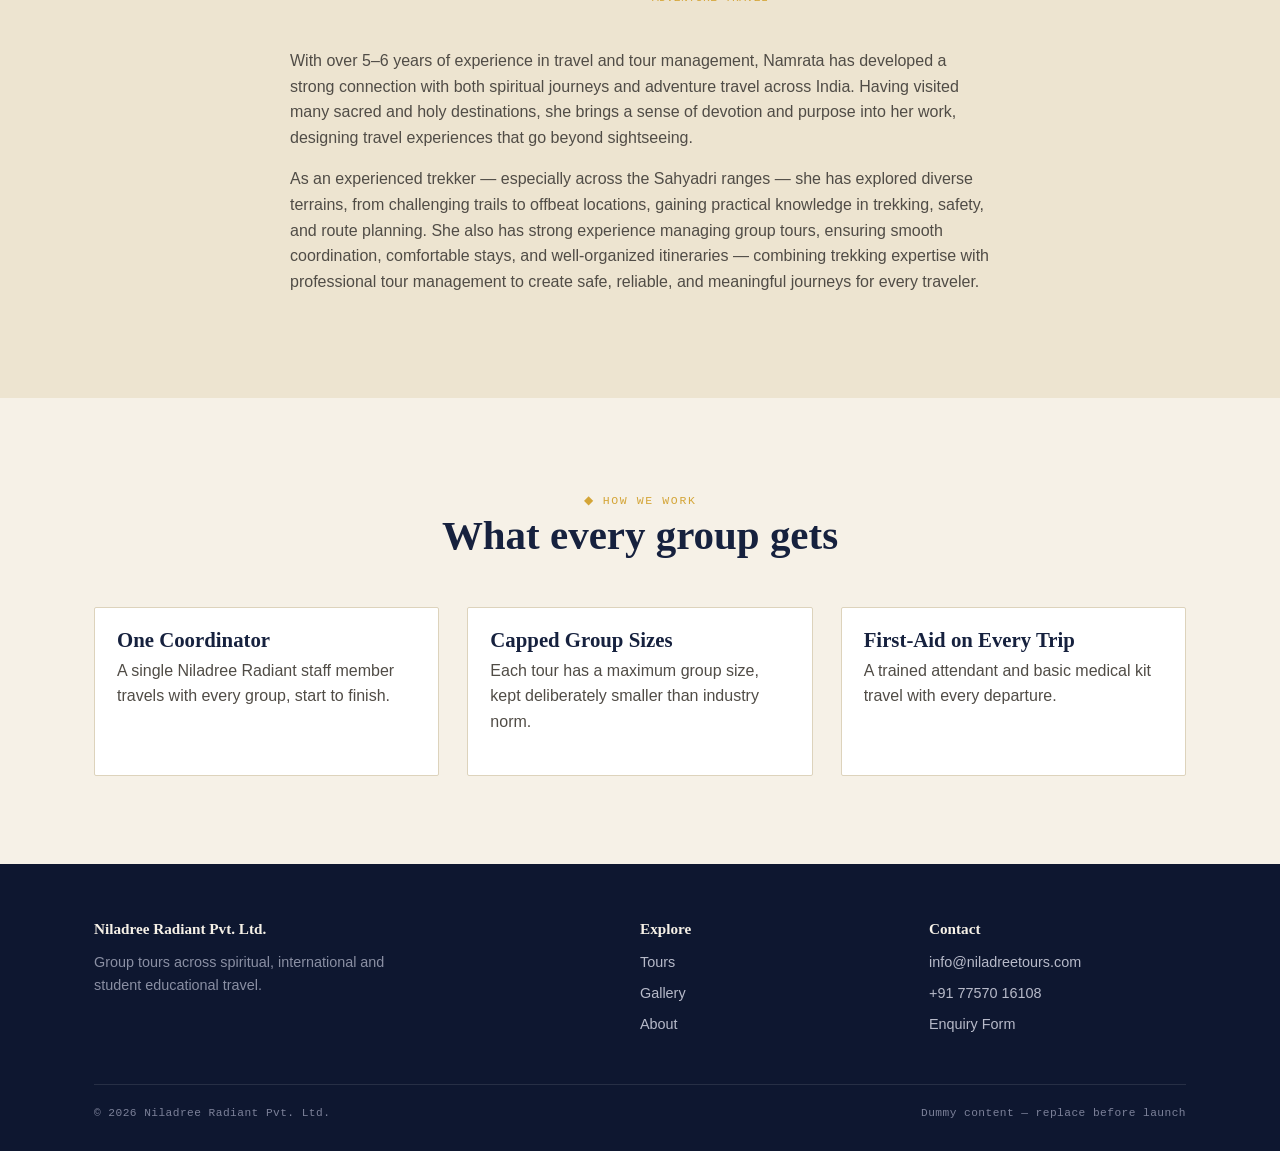
==== commit f84c5c95: "Add files via upload" ====
--- a/about.html
+++ b/about.html
@@ -10,7 +10,7 @@
 
 <header class="site-header">
   <div class="nav-inner">
-    <a class="brand" href="index.html">Niladree Radiant <small>Pvt. Ltd.</small></a>
+    <a class="brand" href="index.html"><img src="assets/logo.png" alt="Niladree Tours" class="brand-logo"></a>
     <button class="nav-toggle" aria-label="Toggle menu">☰</button>
     <nav class="main-nav">
       <a href="index.html">Home</a>
@@ -50,27 +50,21 @@
       <span class="eyebrow">◆ The Team</span>
       <h2>People behind the tours</h2>
     </div>
-    <div class="team-grid">
+    <div class="team-grid" style="grid-template-columns: repeat(2, minmax(0,280px)); justify-content:center;">
       <div class="team-card">
-        <div class="ph-image tag-mixed" style="aspect-ratio:3/4;"><span>Photo: Founder</span></div>
-        <h4>Name Surname</h4>
-        <div class="team-role">Founder & Director</div>
+        <img src="assets/team-govind.jpg" alt="Govind Mulgir" style="aspect-ratio:3/4; width:100%; object-fit:cover; border-radius:2px;">
+        <h4>Govind Mulgir</h4>
+        <div class="team-role">Founder</div>
       </div>
       <div class="team-card">
-        <div class="ph-image tag-spiritual" style="aspect-ratio:3/4;"><span>Photo: Ops Lead</span></div>
-        <h4>Name Surname</h4>
-        <div class="team-role">Pilgrimage Tours Lead</div>
+        <img src="assets/team-namrata.jpg" alt="Namrata Borse" style="aspect-ratio:3/4; width:100%; object-fit:cover; border-radius:2px;">
+        <h4>Namrata Borse</h4>
+        <div class="team-role">Senior Tour Manager — Spiritual & Adventure Travel</div>
       </div>
-      <div class="team-card">
-        <div class="ph-image tag-international" style="aspect-ratio:3/4;"><span>Photo: International Lead</span></div>
-        <h4>Name Surname</h4>
-        <div class="team-role">International Tours Lead</div>
-      </div>
-      <div class="team-card">
-        <div class="ph-image tag-student" style="aspect-ratio:3/4;"><span>Photo: Student Programs Lead</span></div>
-        <h4>Name Surname</h4>
-        <div class="team-role">Student Programs Lead</div>
-      </div>
+    </div>
+    <div style="max-width:700px; margin:40px auto 0;">
+      <p>With over 5–6 years of experience in travel and tour management, Namrata has developed a strong connection with both spiritual journeys and adventure travel across India. Having visited many sacred and holy destinations, she brings a sense of devotion and purpose into her work, designing travel experiences that go beyond sightseeing.</p>
+      <p>As an experienced trekker — especially across the Sahyadri ranges — she has explored diverse terrains, from challenging trails to offbeat locations, gaining practical knowledge in trekking, safety, and route planning. She also has strong experience managing group tours, ensuring smooth coordination, comfortable stays, and well-organized itineraries — combining trekking expertise with professional tour management to create safe, reliable, and meaningful journeys for every traveler.</p>
     </div>
   </div>
 </section>
@@ -120,6 +114,7 @@
       <div>
         <h4>Contact</h4>
         <a href="mailto:info@niladreetours.com">info@niladreetours.com</a>
+        <a href="tel:+917757016108">+91 77570 16108</a>
         <a href="contact.html">Enquiry Form</a>
       </div>
     </div>
--- a/styles.css
+++ b/styles.css
@@ -125,20 +125,13 @@
 }
 .brand {
   display: flex;
-  align-items: baseline;
+  align-items: center;
   gap: 10px;
-  font-family: var(--f-display);
-  font-size: 1.3rem;
-  color: var(--nilambar);
-  font-weight: 600;
-}
-.brand small {
-  font-family: var(--f-mono);
-  font-size: 0.62rem;
-  letter-spacing: 0.12em;
-  color: var(--gold);
-  font-weight: 500;
-  text-transform: uppercase;
+}
+.brand-logo {
+  height: 48px;
+  width: auto;
+  display: block;
 }
 nav.main-nav { display: flex; gap: 32px; }
 nav.main-nav a {
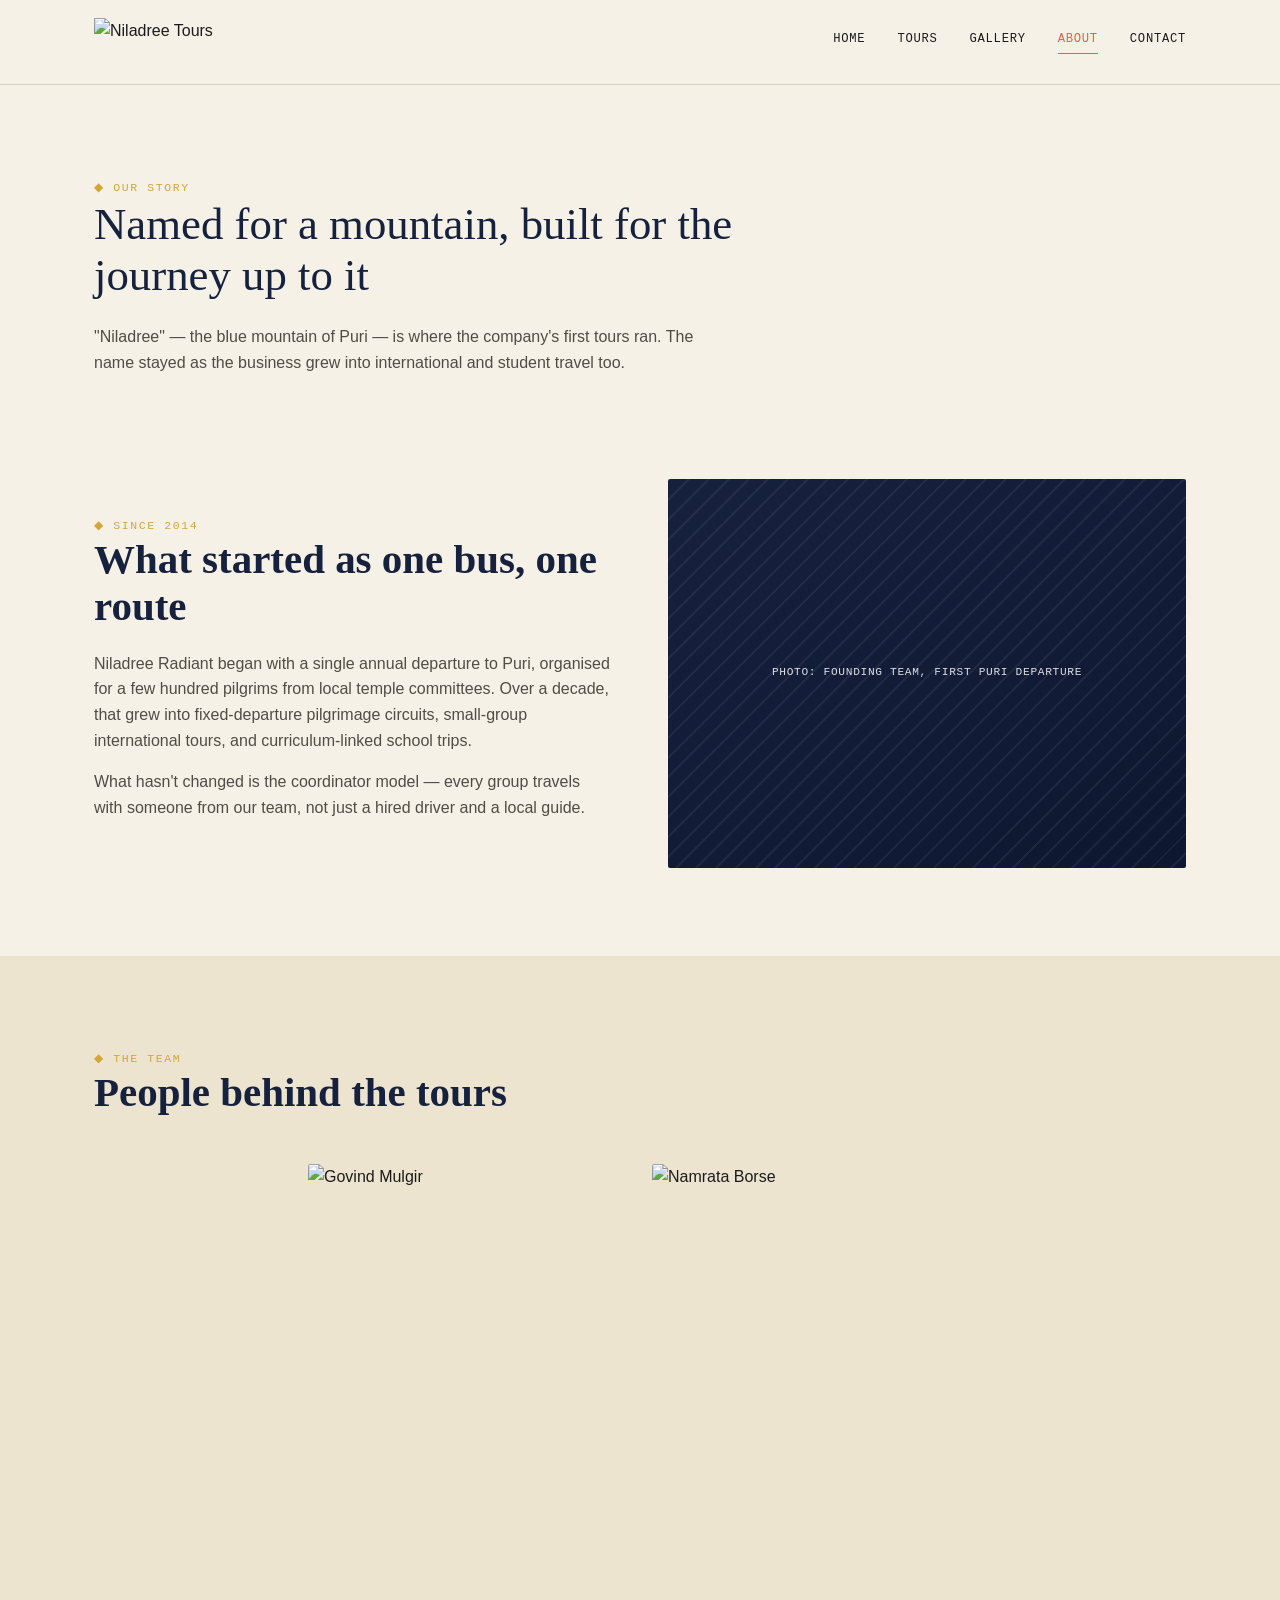
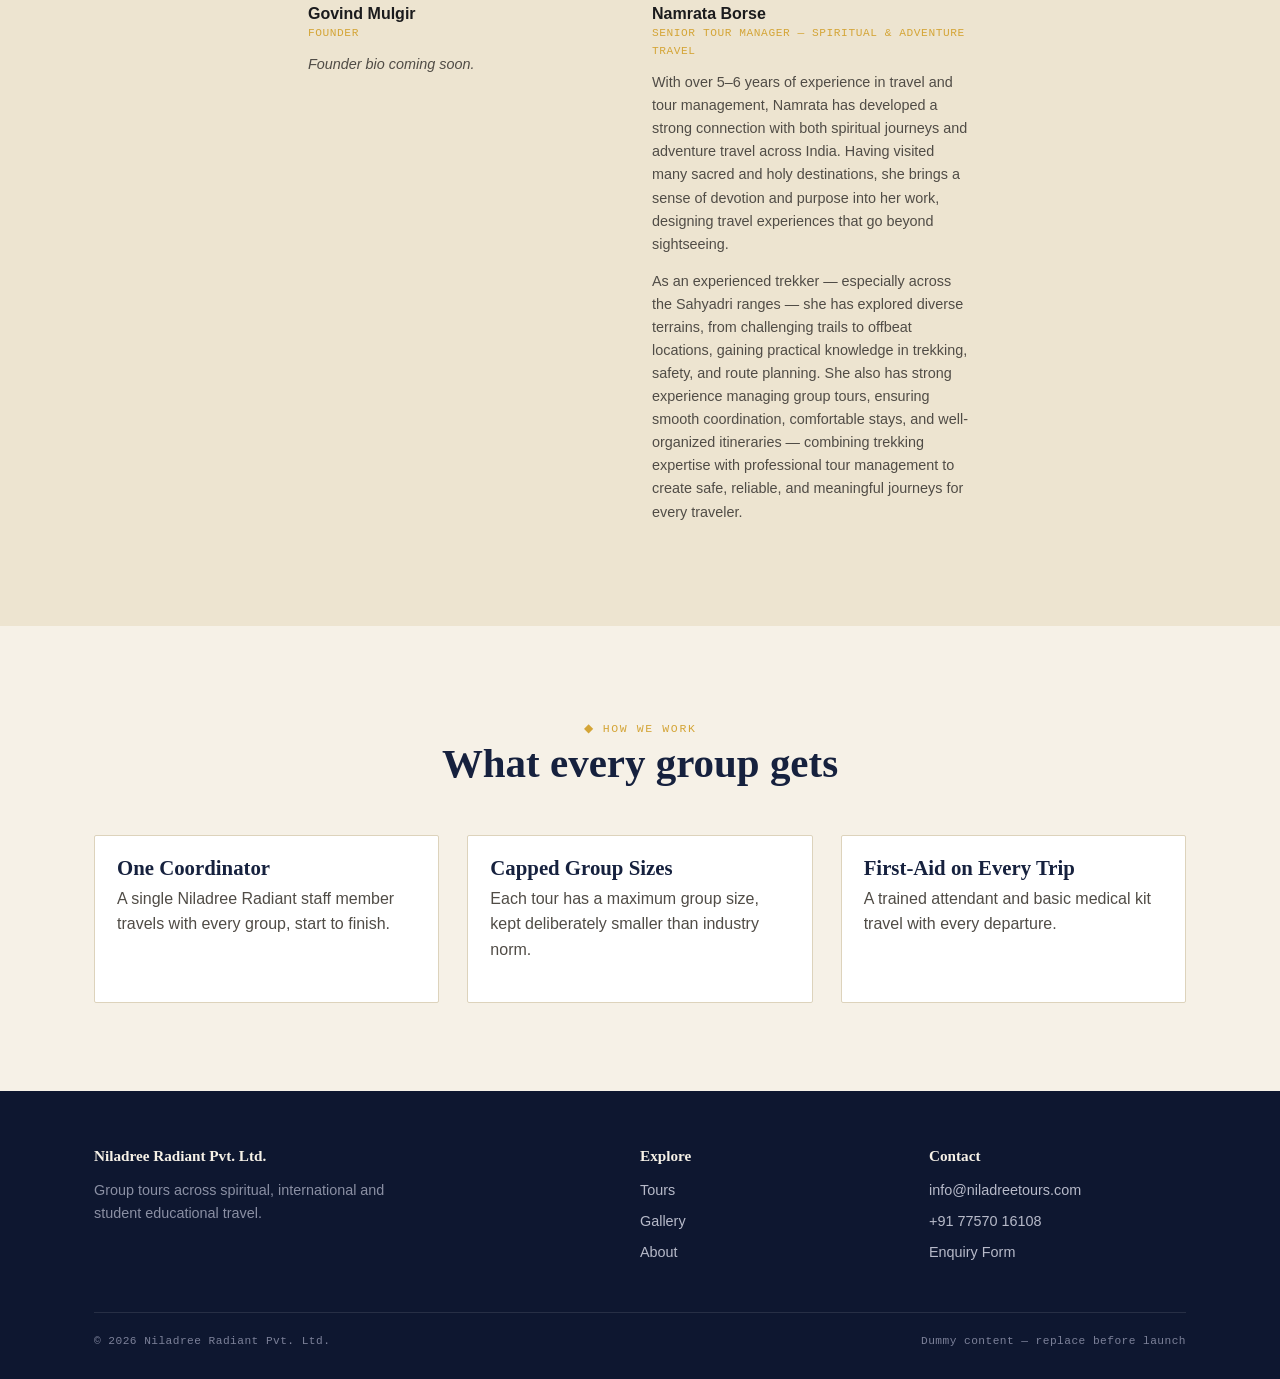
==== commit 77fc0407: "Add files via upload" ====
--- a/about.html
+++ b/about.html
@@ -50,21 +50,20 @@
       <span class="eyebrow">◆ The Team</span>
       <h2>People behind the tours</h2>
     </div>
-    <div class="team-grid" style="grid-template-columns: repeat(2, minmax(0,280px)); justify-content:center;">
+    <div class="team-grid" style="grid-template-columns: repeat(2, minmax(0,320px)); justify-content:center; align-items:start;">
       <div class="team-card">
         <img src="assets/team-govind.jpg" alt="Govind Mulgir" style="aspect-ratio:3/4; width:100%; object-fit:cover; border-radius:2px;">
         <h4>Govind Mulgir</h4>
         <div class="team-role">Founder</div>
+        <p style="font-size:0.9rem; font-style:italic; color:var(--ink-soft); margin-top:10px;">Founder bio coming soon.</p>
       </div>
       <div class="team-card">
         <img src="assets/team-namrata.jpg" alt="Namrata Borse" style="aspect-ratio:3/4; width:100%; object-fit:cover; border-radius:2px;">
         <h4>Namrata Borse</h4>
         <div class="team-role">Senior Tour Manager — Spiritual & Adventure Travel</div>
+        <p style="font-size:0.9rem; margin-top:10px;">With over 5–6 years of experience in travel and tour management, Namrata has developed a strong connection with both spiritual journeys and adventure travel across India. Having visited many sacred and holy destinations, she brings a sense of devotion and purpose into her work, designing travel experiences that go beyond sightseeing.</p>
+        <p style="font-size:0.9rem;">As an experienced trekker — especially across the Sahyadri ranges — she has explored diverse terrains, from challenging trails to offbeat locations, gaining practical knowledge in trekking, safety, and route planning. She also has strong experience managing group tours, ensuring smooth coordination, comfortable stays, and well-organized itineraries — combining trekking expertise with professional tour management to create safe, reliable, and meaningful journeys for every traveler.</p>
       </div>
-    </div>
-    <div style="max-width:700px; margin:40px auto 0;">
-      <p>With over 5–6 years of experience in travel and tour management, Namrata has developed a strong connection with both spiritual journeys and adventure travel across India. Having visited many sacred and holy destinations, she brings a sense of devotion and purpose into her work, designing travel experiences that go beyond sightseeing.</p>
-      <p>As an experienced trekker — especially across the Sahyadri ranges — she has explored diverse terrains, from challenging trails to offbeat locations, gaining practical knowledge in trekking, safety, and route planning. She also has strong experience managing group tours, ensuring smooth coordination, comfortable stays, and well-organized itineraries — combining trekking expertise with professional tour management to create safe, reliable, and meaningful journeys for every traveler.</p>
     </div>
   </div>
 </section>
